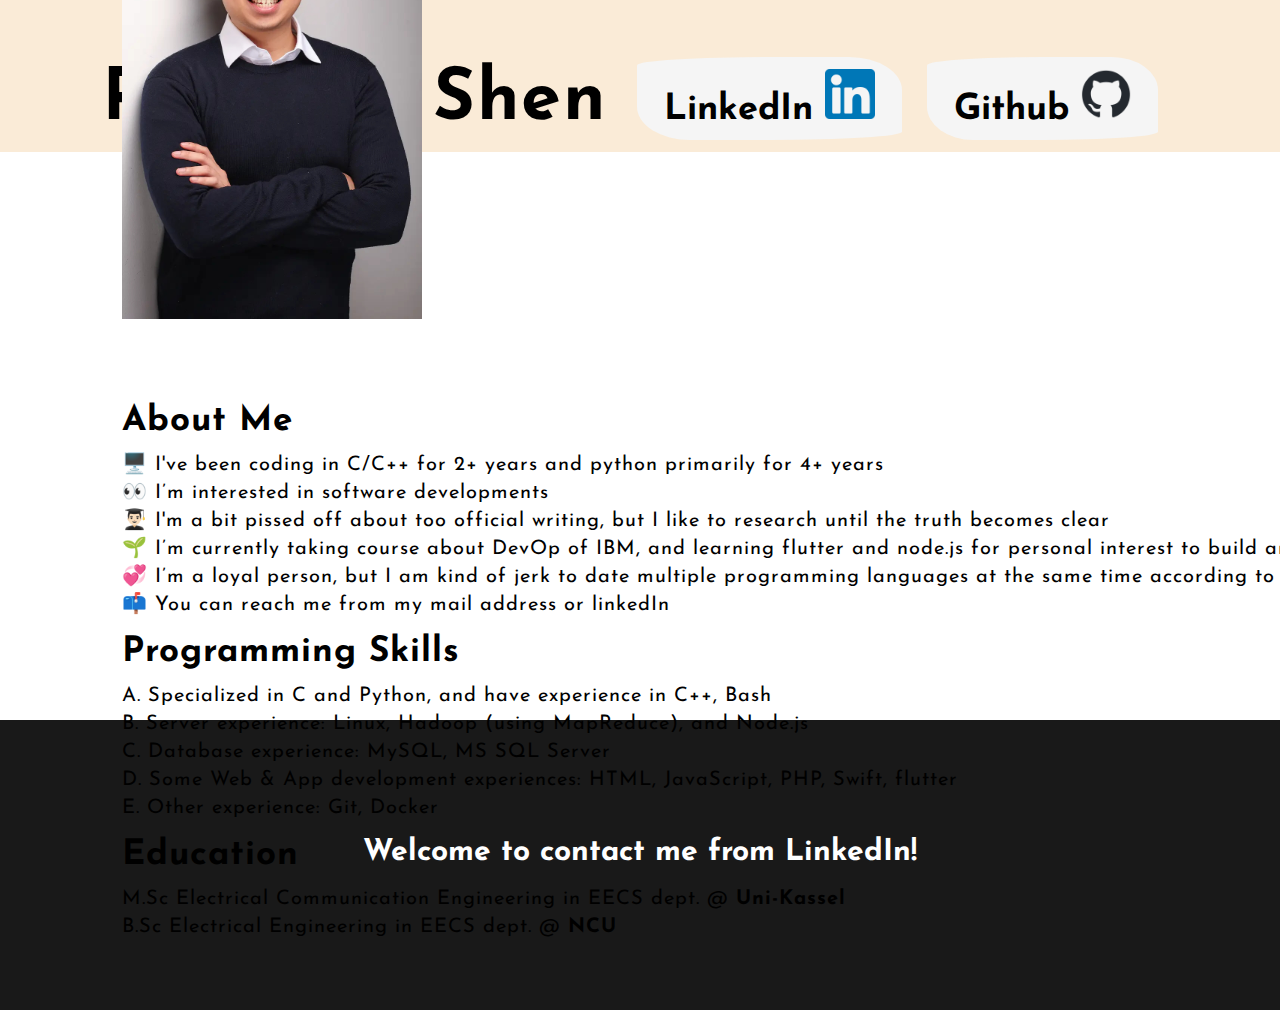
==== index.html @ b09388f9 "contact me" ====
<!doctype html>
<html lang="en">
  <head>
    <!-- Required meta tags -->
    <meta charset="utf-8">
    <meta name="viewport" content="width=device-width, initial-scale=1">
    <!-- My CSS -->
    <link rel="stylesheet" type="text/css" href="css/style.css">
    <link href="https://fonts.googleapis.com/css2?family=Josefin+Sans:ital,wght@0,100;0,200;0,300;0,400;0,500;0,600;0,700;1,100;1,200;1,300;1,400;1,500;1,600;1,700&display=swap" rel="stylesheet">

    <link rel="stylesheet" href="https://cdnjs.cloudflare.com/ajax/libs/font-awesome/5.15.3/css/all.min.css" integrity="sha512-iBBXm8fW90+nuLcSKlbmrPcLa0OT92xO1BIsZ+ywDWZCvqsWgccV3gFoRBv0z+8dLJgyAHIhR35VZc2oM/gI1w==" crossorigin="anonymous" referrerpolicy="no-referrer" />
    <!--icon for Web page-->
    <link rel="shortcut icon" href="images/favicon.ico" /> 
    <title>Home page</title>
  </head>
  <body>
     <div class="Watashi">
        <nav>
          <h2 class="Logo">Po-Heng Shen </h2>
            <ul>
              <a href="https://www.linkedin.com/in/pohengshen/" class="btn_option">LinkedIn
                <img src="images/linkedin.png" alt="LinkedIn" width="50" height="50">
              </a>
              <a href="https://github.com/Shen-po-heng" class="btn_option">Github
                <img src="images/github-mark.png" alt="Github" width="50" height="50">
              </a>  
              </ul>
        </nav>
        <section class="content">
          <div class="left"> 
            <img src="images/Me.jpg" alt="Me" width="300" height="450">
          </div> 
          <div class="about-text">
            <h2>About Me</h2>
            <p>
              🖥️ I've been coding in C/C++ for 2+ years and python primarily for 4+ years <br>
              👀 I’m interested in software developments <br>
              👨🏻‍🎓 I'm a bit pissed off about too official writing, but I like to research until the truth becomes clear  <br>
              🌱 I’m currently taking course about DevOp of IBM, and learning flutter and node.js for personal interest to build an App  <br>
              💞️ I’m a loyal person, but I am kind of jerk to date multiple programming languages at the same time according to jobs. <br>
              📫 You can reach me from my mail address or linkedIn <br> 
            </p>
            
            <h2>Programming Skills</h2>
            <p>
              A. Specialized in C and Python, and have experience in C++, Bash <br>
              B. Server experience: Linux, Hadoop (using MapReduce), and Node.js <br>    
              C. Database experience: MySQL, MS SQL Server<br>
              D. Some Web & App development experiences: HTML, JavaScript, PHP, Swift, flutter <br>
              E. Other experience: Git, Docker<br>
            </p>
            <h2>Education</h2>
            <p>  
              M.Sc Electrical Communication Engineering in EECS dept. <span>@</span> <a href="https://www.uni-kassel.de/uni/" class="school">Uni-Kassel</a><br>
              B.Sc Electrical Engineering in EECS dept. <span>@</span> <a href="https://www.ncu.edu.tw/en/index.html" class="school">NCU</a>
            </p>
            </div>
        </section>
      </div>
      <!------Contact Me------>
      <div class="contact-me">
        <p>Welcome to contact me from LinkedIn!
        </p>
      </div>
  </body>
</html>
---- css/style.css ----
*{
    padding:0;
    margin:0;
    font-family: 'Josefin Sans', sans-serif;
    box-sizing: border-box;
	
	
}
body{
	width: 100%;
    overflow-x:hidden;
	position: middle;
}
.Watashi {
	background-color: white;
    height: 80vh;
    width: 100%;
    overflow-x:hidden;
	
}
a{
	text-decoration: none
}
nav{
	background-color: antiquewhite;
    display:flex;
    align-items: center;
    justify-content:space-between;
    padding-top:45px;
    padding-left: 8%;
    padding-right: 8%
}
.Logo{
    color:Black;
    font-size: 72px;
    letter-spacing:1.5px;
}
nav ul a{
    list-style-type:none;
    display:inline-block;
    padding:10px 25px;
	font-size: 36px;
}
.btn_option{
    background-color:whitesmoke;
	color: black;
	text-decoration: none;
	border: 2px solid transparent;
	font-weight: bold;
	padding: 10px 25px;
	border-radius: 50% 20% / 10% 40%;
	margin-right: 20px;
	transition: transform .2s; 
}
.btn_option:hover{
	color: red;
	border-radius: 10% 40% / 50% 20%;
    transform: scale(1.1);
}
.btn{
	background-color:red;
	color: white;
	text-decoration: none;
	border: 2px solid transparent;
	font-weight: bold;
	padding: 10px 25px;
	border-radius: 45px;
	transition: transform .2s; 
}
.btn:hover{
	color:black;
	transform: scale(1.25);
}
.lastname{
    color:rgb(237, 248, 248);
}


.content{
    position: absolute;
	top: 45%;
	left:8%;
	transform: translateY(-50%);
    display:inline-block;;
    width: 100%;
}
section div {
    display:inline-block;
    margin:20px 20px 20px;
}

.me{
    margin: 200px 100px 20px;
}

/* Right side of body */
.about-text{
    color: black;
	letter-spacing: 1px;
	line-height: 28px;
	font-size: 20px;
	margin-top: 45px;
}
h2{
	color: black;
	font-size: 35px;
	margin-top: 20px;
	margin-bottom: 15px;
}
.school{
	color:black;
    text-decoration: none;
    font-weight: bold;
}

.contact-me{
	width: 100%;
	height: 290px;
	background: #191919;
	display: flex;
	align-items: center;
	flex-direction: column;
	justify-content: center;
}
.contact-me p{
	color: white;
	font-size: 30px;
	font-weight: bold;
	margin-bottom: 25px;
}
.contact-me .button-two{
	background-color:#f9004d;
	color: white;
	text-decoration: none;
	border: 2px solid transparent;
	font-weight: bold;
	padding: 13px 30px;
	border-radius: 30px;
	transition: .4s; 
}
.contact-me .button-two:hover{
	background-color: transparent;
	border: 2px solid #f9004d;
	cursor: pointer;
}
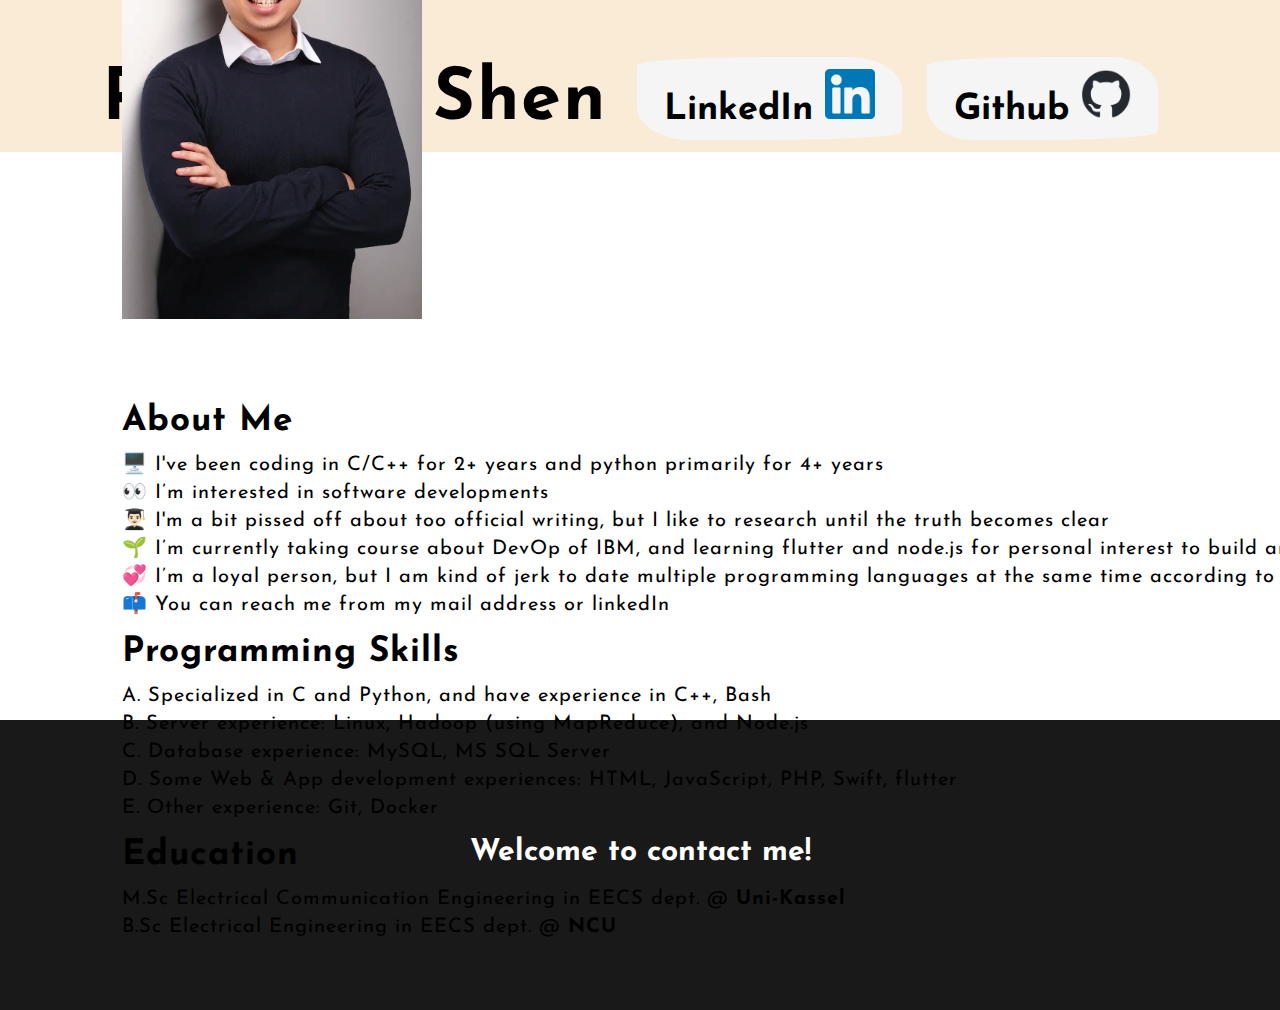
==== commit cafaddbe: "contack me" ====
--- a/index.html
+++ b/index.html
@@ -59,7 +59,7 @@
       </div>
       <!------Contact Me------>
       <div class="contact-me">
-        <p>Welcome to contact me from LinkedIn!
+        <p>Welcome to contact me! <br>
         </p>
       </div>
   </body>
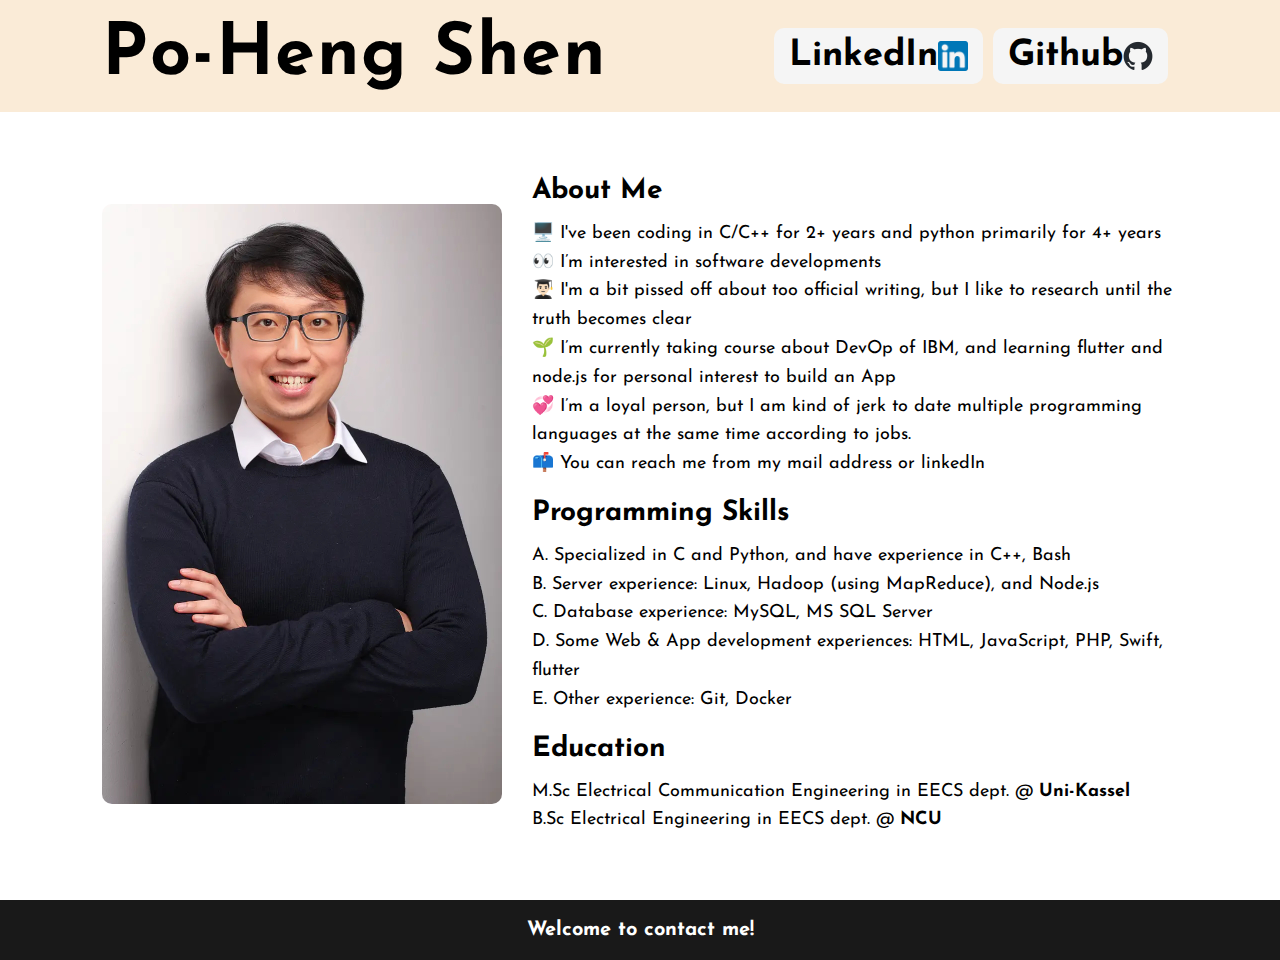
==== commit fa87101b: "make it responsive" ====
--- a/index.html
+++ b/index.html
@@ -1,66 +1,65 @@
 <!doctype html>
 <html lang="en">
-  <head>
+<head>
     <!-- Required meta tags -->
     <meta charset="utf-8">
     <meta name="viewport" content="width=device-width, initial-scale=1">
+
     <!-- My CSS -->
     <link rel="stylesheet" type="text/css" href="css/style.css">
-    <link href="https://fonts.googleapis.com/css2?family=Josefin+Sans:ital,wght@0,100;0,200;0,300;0,400;0,500;0,600;0,700;1,100;1,200;1,300;1,400;1,500;1,600;1,700&display=swap" rel="stylesheet">
+    <link href="https://fonts.googleapis.com/css2?family=Josefin+Sans:ital,wght@0,100;0,200;0,300;0,400;0,500;0,600;0,700&display=swap" rel="stylesheet">
+    <link rel="stylesheet" href="https://cdnjs.cloudflare.com/ajax/libs/font-awesome/5.15.3/css/all.min.css" integrity="sha512-iBBXm8fW90+nuLcSKlbmrPcLa0OT92xO1BIsZ+ywDWZCvqsWgccV3gFoRBv0z+8dLJgyAHIhR35VZc2oM/gI1w==" crossorigin="anonymous" referrerpolicy="no-referrer" />
 
-    <link rel="stylesheet" href="https://cdnjs.cloudflare.com/ajax/libs/font-awesome/5.15.3/css/all.min.css" integrity="sha512-iBBXm8fW90+nuLcSKlbmrPcLa0OT92xO1BIsZ+ywDWZCvqsWgccV3gFoRBv0z+8dLJgyAHIhR35VZc2oM/gI1w==" crossorigin="anonymous" referrerpolicy="no-referrer" />
-    <!--icon for Web page-->
-    <link rel="shortcut icon" href="images/favicon.ico" /> 
+    <!-- Icon for Web page -->
+    <link rel="shortcut icon" href="images/favicon.ico" />
     <title>Home page</title>
-  </head>
-  <body>
-     <div class="Watashi">
+</head>
+<body>
+    <div class="Watashi">
         <nav>
-          <h2 class="Logo">Po-Heng Shen </h2>
+            <h2 class="Logo">Po-Heng Shen</h2>
             <ul>
-              <a href="https://www.linkedin.com/in/pohengshen/" class="btn_option">LinkedIn
-                <img src="images/linkedin.png" alt="LinkedIn" width="50" height="50">
-              </a>
-              <a href="https://github.com/Shen-po-heng" class="btn_option">Github
-                <img src="images/github-mark.png" alt="Github" width="50" height="50">
-              </a>  
-              </ul>
+                <a href="https://www.linkedin.com/in/pohengshen/" class="btn_option">LinkedIn
+                    <img src="images/linkedin.png" alt="LinkedIn" width="30" height="30">
+                </a>
+                <a href="https://github.com/Shen-po-heng" class="btn_option">Github
+                    <img src="images/github-mark.png" alt="Github" width="30" height="30">
+                </a>
+            </ul>
         </nav>
         <section class="content">
-          <div class="left"> 
-            <img src="images/Me.jpg" alt="Me" width="300" height="450">
-          </div> 
-          <div class="about-text">
-            <h2>About Me</h2>
-            <p>
-              🖥️ I've been coding in C/C++ for 2+ years and python primarily for 4+ years <br>
-              👀 I’m interested in software developments <br>
-              👨🏻‍🎓 I'm a bit pissed off about too official writing, but I like to research until the truth becomes clear  <br>
-              🌱 I’m currently taking course about DevOp of IBM, and learning flutter and node.js for personal interest to build an App  <br>
-              💞️ I’m a loyal person, but I am kind of jerk to date multiple programming languages at the same time according to jobs. <br>
-              📫 You can reach me from my mail address or linkedIn <br> 
-            </p>
-            
-            <h2>Programming Skills</h2>
-            <p>
-              A. Specialized in C and Python, and have experience in C++, Bash <br>
-              B. Server experience: Linux, Hadoop (using MapReduce), and Node.js <br>    
-              C. Database experience: MySQL, MS SQL Server<br>
-              D. Some Web & App development experiences: HTML, JavaScript, PHP, Swift, flutter <br>
-              E. Other experience: Git, Docker<br>
-            </p>
-            <h2>Education</h2>
-            <p>  
-              M.Sc Electrical Communication Engineering in EECS dept. <span>@</span> <a href="https://www.uni-kassel.de/uni/" class="school">Uni-Kassel</a><br>
-              B.Sc Electrical Engineering in EECS dept. <span>@</span> <a href="https://www.ncu.edu.tw/en/index.html" class="school">NCU</a>
-            </p>
+            <div class="left">
+                <img src="images/Me.jpg" alt="Me" width="400" height="600">
+            </div>
+            <div class="about-text">
+                <h2>About Me</h2>
+                <p>
+                    🖥️ I've been coding in C/C++ for 2+ years and python primarily for 4+ years<br>
+                    👀 I’m interested in software developments<br>
+                    👨🏻‍🎓 I'm a bit pissed off about too official writing, but I like to research until the truth becomes clear<br>
+                    🌱 I’m currently taking course about DevOp of IBM, and learning flutter and node.js for personal interest to build an App<br>
+                    💞️ I’m a loyal person, but I am kind of jerk to date multiple programming languages at the same time according to jobs.<br>
+                    📫 You can reach me from my mail address or linkedIn<br>
+                </p>
+                <h2>Programming Skills</h2>
+                <p>
+                    A. Specialized in C and Python, and have experience in C++, Bash<br>
+                    B. Server experience: Linux, Hadoop (using MapReduce), and Node.js<br>    
+                    C. Database experience: MySQL, MS SQL Server<br>
+                    D. Some Web & App development experiences: HTML, JavaScript, PHP, Swift, flutter<br>
+                    E. Other experience: Git, Docker<br>
+                </p>
+                <h2>Education</h2>
+                <p>  
+                    M.Sc Electrical Communication Engineering in EECS dept. <span>@</span> <a href="https://www.uni-kassel.de/uni/" class="school">Uni-Kassel</a><br>
+                    B.Sc Electrical Engineering in EECS dept. <span>@</span> <a href="https://www.ncu.edu.tw/en/index.html" class="school">NCU</a>
+                </p>
             </div>
         </section>
-      </div>
-      <!------Contact Me------>
-      <div class="contact-me">
-        <p>Welcome to contact me! <br>
-        </p>
-      </div>
-  </body>
-</html>+    </div>
+    <!------Contact Me------>
+    <div class="contact-me">
+        <p>Welcome to contact me!<br></p>
+    </div>
+</body>
+</html>
--- a/css/style.css
+++ b/css/style.css
@@ -1,145 +1,165 @@
-*{
-    padding:0;
-    margin:0;
+/* CSS Reset */
+* {
+    padding: 0;
+    margin: 0;
+    box-sizing: border-box;
     font-family: 'Josefin Sans', sans-serif;
-    box-sizing: border-box;
-	
-	
 }
-body{
-	width: 100%;
-    overflow-x:hidden;
-	position: middle;
+
+body {
+    width: 100%;
+    overflow-x: hidden;
 }
+
 .Watashi {
-	background-color: white;
-    height: 80vh;
-    width: 100%;
-    overflow-x:hidden;
-	
+    background-color: white;
+    height: 100vh;
+    display: flex;
+    flex-direction: column;
 }
-a{
-	text-decoration: none
+
+nav {
+    background-color: antiquewhite;
+    display: flex;
+    align-items: center;
+    justify-content: space-between;
+    padding: 20px 8%;
 }
-nav{
-	background-color: antiquewhite;
-    display:flex;
+
+.Logo {
+    color: black;
+    font-size: 72px;
+    letter-spacing: 1.5px;
+}
+
+nav ul {
+    display: flex;
+    list-style: none;
+}
+
+nav ul a {
+    display: flex;
     align-items: center;
-    justify-content:space-between;
-    padding-top:45px;
-    padding-left: 8%;
-    padding-right: 8%
+    padding: 10px 15px;
+    font-size: 36px;
+    color: black;
+    text-decoration: none;
 }
-.Logo{
-    color:Black;
-    font-size: 72px;
-    letter-spacing:1.5px;
+
+.btn_option {
+    background-color: whitesmoke;
+    color: black;
+    font-weight: bold;
+    padding: 10px 15px;
+    border-radius: 10px;
+    margin-right: 10px;
+    transition: transform .2s;
 }
-nav ul a{
-    list-style-type:none;
-    display:inline-block;
-    padding:10px 25px;
-	font-size: 36px;
-}
-.btn_option{
-    background-color:whitesmoke;
-	color: black;
-	text-decoration: none;
-	border: 2px solid transparent;
-	font-weight: bold;
-	padding: 10px 25px;
-	border-radius: 50% 20% / 10% 40%;
-	margin-right: 20px;
-	transition: transform .2s; 
-}
-.btn_option:hover{
-	color: red;
-	border-radius: 10% 40% / 50% 20%;
+
+.btn_option:hover {
+    color: red;
     transform: scale(1.1);
 }
-.btn{
-	background-color:red;
-	color: white;
-	text-decoration: none;
-	border: 2px solid transparent;
-	font-weight: bold;
-	padding: 10px 25px;
-	border-radius: 45px;
-	transition: transform .2s; 
-}
-.btn:hover{
-	color:black;
-	transform: scale(1.25);
-}
-.lastname{
-    color:rgb(237, 248, 248);
+
+.content {
+    display: flex;
+    flex: 1;
+    padding: 20px 8%;
+    align-items: center;
+    justify-content: space-between;
 }
 
-
-.content{
-    position: absolute;
-	top: 45%;
-	left:8%;
-	transform: translateY(-50%);
-    display:inline-block;;
-    width: 100%;
-}
-section div {
-    display:inline-block;
-    margin:20px 20px 20px;
+.content img {
+    max-width: 100%;
+    height: auto;
+    border-radius: 10px;
 }
 
-.me{
-    margin: 200px 100px 20px;
+.about-text {
+    max-width: 60%;
 }
 
-/* Right side of body */
-.about-text{
+.about-text h2 {
     color: black;
-	letter-spacing: 1px;
-	line-height: 28px;
-	font-size: 20px;
-	margin-top: 45px;
+    font-size: 28px;
+    margin-top: 20px;
+    margin-bottom: 15px;
 }
-h2{
-	color: black;
-	font-size: 35px;
-	margin-top: 20px;
-	margin-bottom: 15px;
+
+.about-text p {
+    font-size: 18px;
+    line-height: 1.6;
+    margin-bottom: 20px;
 }
-.school{
-	color:black;
+
+.school {
+    color: black;
     text-decoration: none;
     font-weight: bold;
 }
 
-.contact-me{
-	width: 100%;
-	height: 290px;
-	background: #191919;
-	display: flex;
-	align-items: center;
-	flex-direction: column;
-	justify-content: center;
+.contact-me {
+    width: 100%;
+    background: #191919;
+    color: white;
+    text-align: center;
+    padding: 20px 0;
 }
-.contact-me p{
-	color: white;
-	font-size: 30px;
-	font-weight: bold;
-	margin-bottom: 25px;
+
+.contact-me p {
+    font-size: 20px;
+    font-weight: bold;
 }
-.contact-me .button-two{
-	background-color:#f9004d;
-	color: white;
-	text-decoration: none;
-	border: 2px solid transparent;
-	font-weight: bold;
-	padding: 13px 30px;
-	border-radius: 30px;
-	transition: .4s; 
+
+.contact-me .button-two {
+    background-color: #f9004d;
+    color: white;
+    text-decoration: none;
+    padding: 10px 20px;
+    border-radius: 30px;
+    transition: .4s;
 }
-.contact-me .button-two:hover{
-	background-color: transparent;
-	border: 2px solid #f9004d;
-	cursor: pointer;
-}+
+.contact-me .button-two:hover {
+    background-color: transparent;
+    border: 2px solid #f9004d;
+    cursor: pointer;
+}
+
+@media (max-width: 768px) {
+    nav ul a {
+        font-size: 16px;
+        padding: 8px 12px;
+    }
+
+    .Logo {
+        font-size: 28px;
+    }
+
+    .content {
+        flex-direction: column;
+        align-items: center;
+    }
+
+    .about-text {
+        max-width: 100%;
+    }
+}
+
+@media (max-width: 480px) {
+    .Logo {
+        font-size: 24px;
+    }
+
+    .content {
+        padding: 10px 5%;
+    }
+
+    .about-text p {
+        font-size: 16px;
+    }
+
+    nav ul {
+        display: none;
+    }
+}
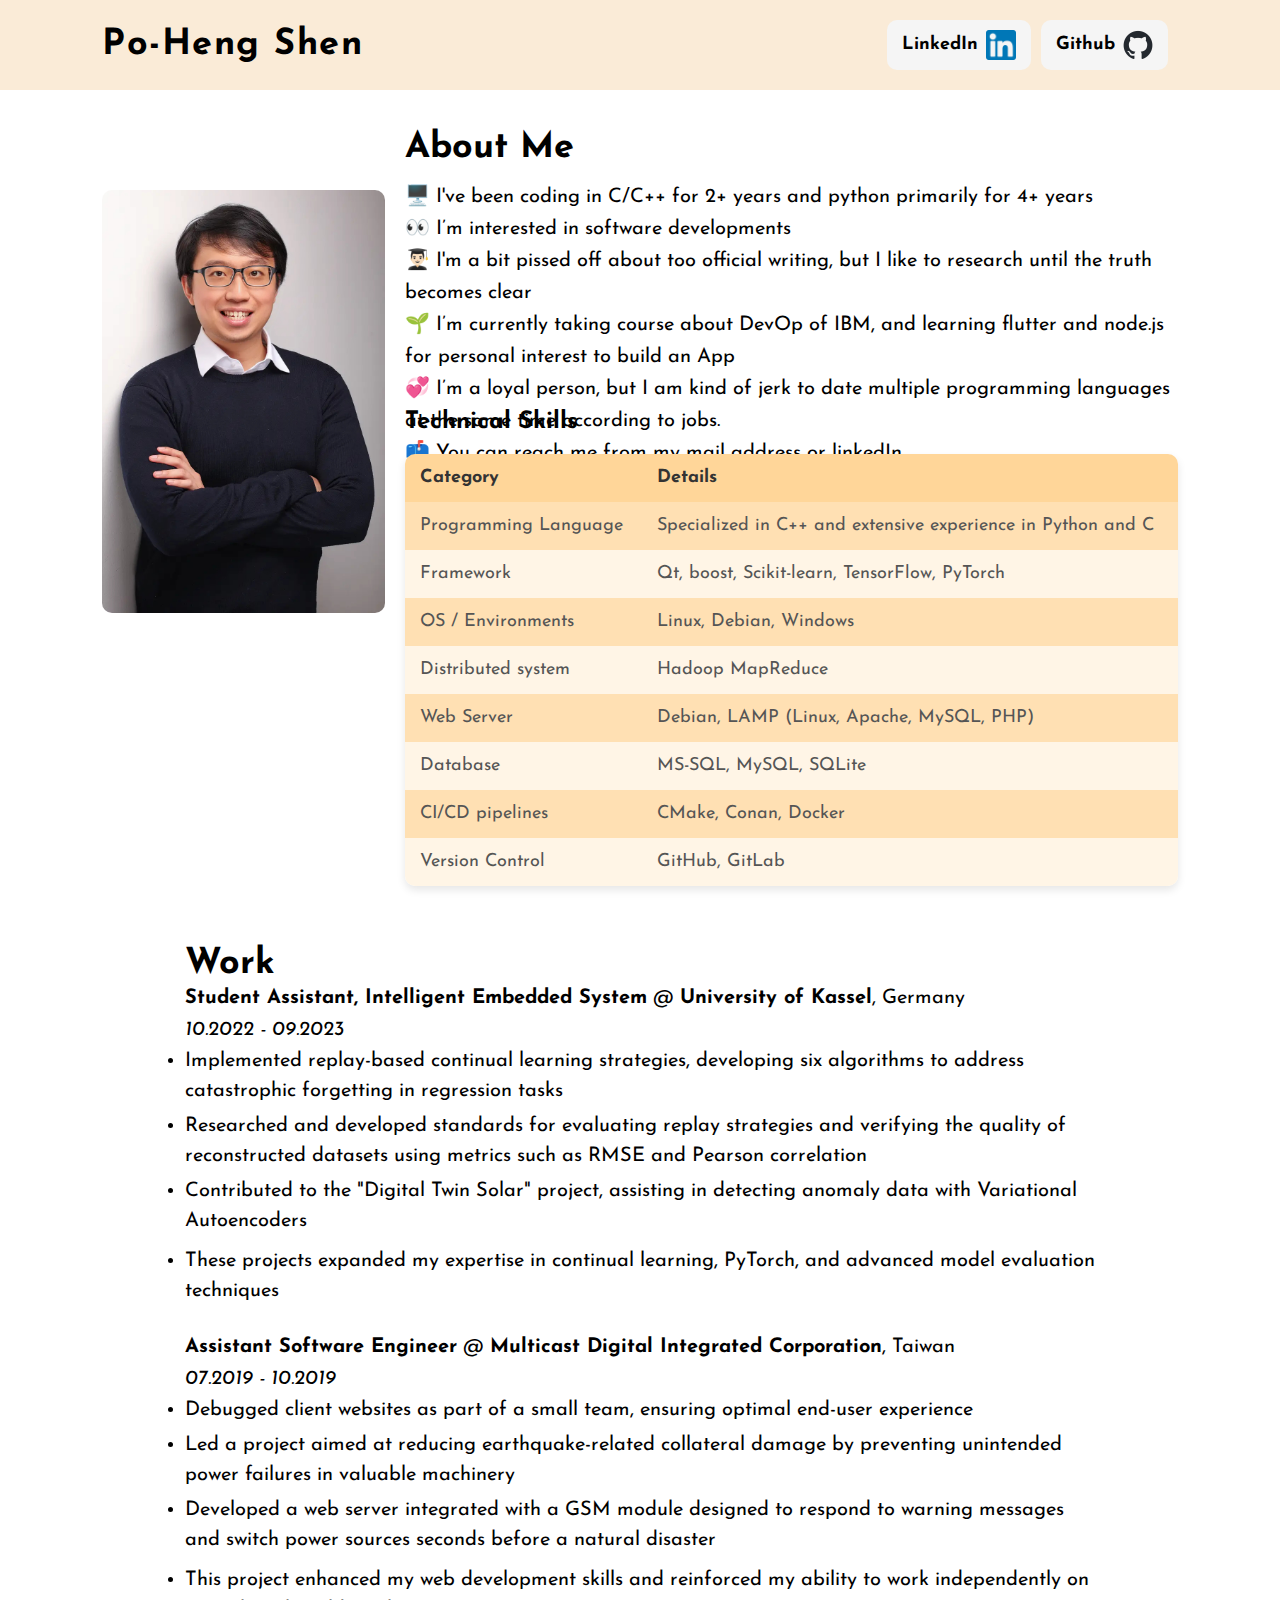
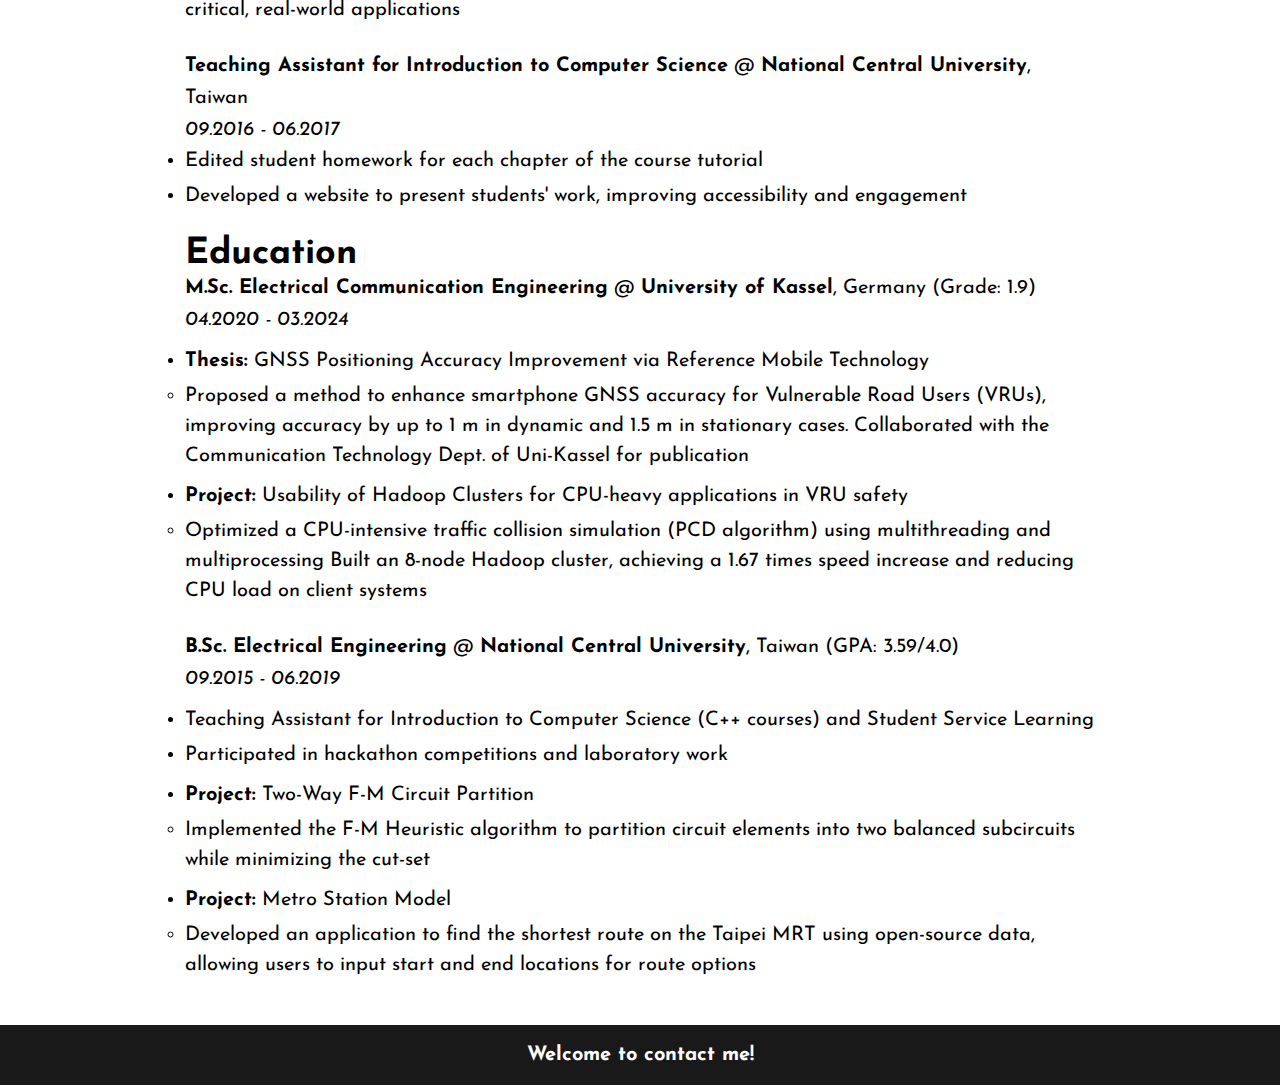
==== commit 4c4c6999: "Update website" ====
--- a/index.html
+++ b/index.html
@@ -31,31 +31,150 @@
             <div class="left">
                 <img src="images/Me.jpg" alt="Me" width="400" height="600">
             </div>
-            <div class="about-text">
-                <h2>About Me</h2>
-                <p>
-                    🖥️ I've been coding in C/C++ for 2+ years and python primarily for 4+ years<br>
-                    👀 I’m interested in software developments<br>
-                    👨🏻‍🎓 I'm a bit pissed off about too official writing, but I like to research until the truth becomes clear<br>
-                    🌱 I’m currently taking course about DevOp of IBM, and learning flutter and node.js for personal interest to build an App<br>
-                    💞️ I’m a loyal person, but I am kind of jerk to date multiple programming languages at the same time according to jobs.<br>
-                    📫 You can reach me from my mail address or linkedIn<br>
-                </p>
-                <h2>Programming Skills</h2>
-                <p>
-                    A. Specialized in C and Python, and have experience in C++, Bash<br>
-                    B. Server experience: Linux, Hadoop (using MapReduce), and Node.js<br>    
-                    C. Database experience: MySQL, MS SQL Server<br>
-                    D. Some Web & App development experiences: HTML, JavaScript, PHP, Swift, flutter<br>
-                    E. Other experience: Git, Docker<br>
-                </p>
-                <h2>Education</h2>
-                <p>  
-                    M.Sc Electrical Communication Engineering in EECS dept. <span>@</span> <a href="https://www.uni-kassel.de/uni/" class="school">Uni-Kassel</a><br>
-                    B.Sc Electrical Engineering in EECS dept. <span>@</span> <a href="https://www.ncu.edu.tw/en/index.html" class="school">NCU</a>
-                </p>
+            <div class="right">
+                <div class="about-text">
+                    <h2>About Me</h2>
+                    <p>
+                        🖥️ I've been coding in C/C++ for 2+ years and python primarily for 4+ years<br>
+                        👀 I’m interested in software developments<br>
+                        👨🏻‍🎓 I'm a bit pissed off about too official writing, but I like to research until the truth becomes clear<br>
+                        🌱 I’m currently taking course about DevOp of IBM, and learning flutter and node.js for personal interest to build an App<br>
+                        💞️ I’m a loyal person, but I am kind of jerk to date multiple programming languages at the same time according to jobs.<br>
+                        📫 You can reach me from my mail address or linkedIn<br>
+                    </p>
+                </div>
+                <div class="technical-skills">
+                    <h2>Technical Skills</h2>
+                        <table>
+                            <tr>
+                                <th>Category</th>
+                                <th>Details</th>
+                            </tr>
+                            <tr>
+                                <td>Programming Language</td>
+                                <td>Specialized in C++ and extensive experience in Python and C</td>
+                            </tr>
+                            <tr>
+                                <td>Framework</td>
+                                <td>Qt, boost, Scikit-learn, TensorFlow, PyTorch</td>
+                            </tr>
+                            <tr>
+                                <td>OS / Environments</td>
+                                <td>Linux, Debian, Windows</td>
+                            </tr>
+                            <tr>
+                                <td>Distributed system</td>
+                                <td>Hadoop MapReduce</td>
+                            </tr>
+                            <tr>
+                                <td>Web Server</td>
+                                <td>Debian, LAMP (Linux, Apache, MySQL, PHP)</td>
+                            </tr>
+                            <tr>
+                                <td>Database</td>
+                                <td>MS-SQL, MySQL, SQLite</td>
+                            </tr>
+                            <tr>
+                                <td>CI/CD pipelines</td>
+                                <td>CMake, Conan, Docker</td>
+                            </tr>
+                            <tr>
+                                <td>Version Control</td>
+                                <td>GitHub, GitLab</td>
+                            </tr>
+                        </table>
+                </div>    
             </div>
         </section>
+        <div class="center-container">
+            <h2>Work</h2>
+            <p>
+                <strong>Student Assistant, Intelligent Embedded System</strong> <span>@</span> 
+                <a href="https://www.uni-kassel.de/uni/" class="school">University of Kassel</a>, Germany<br>
+                <em>10.2022 - 09.2023</em>
+            </p>
+            <div style="margin-top: -10px;">
+                <ul style="margin-bottom: 25px;">
+                    <li style="margin-top: 10px;">Implemented replay-based continual learning strategies, developing six algorithms to address catastrophic forgetting in regression tasks</li>
+                    <li style="margin-top: 5px;">Researched and developed standards for evaluating replay strategies and verifying the quality of reconstructed datasets using metrics such as RMSE and Pearson correlation</li>
+                    <li style="margin-top: 5px;">Contributed to the "Digital Twin Solar" project, assisting in detecting anomaly data with Variational Autoencoders</li>
+                    <li style="margin-top: 10px;">These projects expanded my expertise in continual learning, PyTorch, and advanced model evaluation techniques</li>
+                </ul>
+            </div>
+
+            <p>
+                <strong>Assistant Software Engineer</strong> <span>@</span> 
+                <a href="http://www.multicast.com.tw/" class="school">Multicast Digital Integrated Corporation</a>, Taiwan<br>
+                <em>07.2019 - 10.2019</em>
+            </p>
+            <div style="margin-top: -10px;">
+                <ul style="margin-bottom: 25px;">
+                    <li style="margin-top: 10px;">Debugged client websites as part of a small team, ensuring optimal end-user experience</li>
+                    <li style="margin-top: 5px;">Led a project aimed at reducing earthquake-related collateral damage by preventing unintended power failures in valuable machinery</li>
+                    <li style="margin-top: 5px;">Developed a web server integrated with a GSM module designed to respond to warning messages and switch power sources seconds before a natural disaster</li>
+                    <li style="margin-top: 10px;">This project enhanced my web development skills and reinforced my ability to work independently on critical, real-world applications</li>
+                </ul>
+            </div>
+
+            <p>
+                <strong>Teaching Assistant for Introduction to Computer Science</strong> <span>@</span> 
+                <a href="https://www.ncu.edu.tw/en/index.html" class="school">National Central University</a>, Taiwan<br>
+                <em>09.2016 - 06.2017</em>
+            </p>
+            <div style="margin-top: -10px;">
+                <ul style="margin-bottom: 25px;">
+                    <li style="margin-top: 10px;">Edited student homework for each chapter of the course tutorial</li>
+                    <li style="margin-top: 5px;">Developed a website to present students' work, improving accessibility and engagement</li>
+                </ul>
+            </div>
+            <h2>Education</h2>
+                <p>
+                    <strong>M.Sc. Electrical Communication Engineering</strong> <span>@</span> 
+                    <a href="https://www.uni-kassel.de/uni/" class="school">University of Kassel</a>, Germany (Grade: 1.9)<br>
+                    <em>04.2020 - 03.2024</em>
+                </p>
+                <div style="margin-top: 10px;">
+                    <ul style="margin-bottom: 25px;">
+                        <li style="margin-top: 10px;"><strong>Thesis:</strong> GNSS Positioning Accuracy Improvement via Reference Mobile Technology
+                            <ul style="margin-top: 5px;">
+                                <li >Proposed a method to enhance smartphone GNSS accuracy for Vulnerable Road Users (VRUs), 
+                                    improving accuracy by up to 1 m in dynamic and 1.5 m in stationary cases.
+                                    Collaborated with the Communication Technology Dept. of Uni-Kassel for publication</li>
+                            </ul>
+                        </li>
+                        <li style="margin-top: 10px;"><strong>Project:</strong> Usability of Hadoop Clusters for CPU-heavy applications in VRU safety
+                            <ul style="margin-top: 5px;">
+                                <li>Optimized a CPU-intensive traffic collision simulation (PCD algorithm) using multithreading and multiprocessing
+                                    Built an 8-node Hadoop cluster, achieving a 1.67 times speed increase and reducing CPU load on client systems</li>
+                            </ul>
+                        </li>
+                    </ul>
+                </div>
+
+                <p>
+                    <strong>B.Sc. Electrical Engineering</strong> <span>@</span> 
+                    <a href="https://www.ncu.edu.tw/en/index.html" class="school">National Central University</a>, Taiwan (GPA: 3.59/4.0)<br>
+                    <em>09.2015 - 06.2019</em>
+                </p>
+                <div style="margin-top: 10px;">
+                    <ul style="margin-bottom: 25px;">
+                        <li>Teaching Assistant for Introduction to Computer Science (C++ courses) and Student Service Learning</li>
+                        <li style="margin-top: 5px;">Participated in hackathon competitions and laboratory work</li>
+                        <li style="margin-top: 10px;"><strong>Project:</strong> Two-Way F-M Circuit Partition
+                            <ul style="margin-top: 5px;">
+                                <li>Implemented the F-M Heuristic algorithm to partition circuit elements into two balanced subcircuits while minimizing the cut-set</li>
+                            </ul>
+                        </li>
+                        <li style="margin-top: 10px;"><strong>Project:</strong> Metro Station Model
+                            <ul style="margin-top: 5px;">
+                                <li>Developed an application to find the shortest route on the Taipei MRT using open-source data, allowing users to input start and end locations for route options</li>
+                            </ul>
+                        </li>
+                    </ul>
+                </div>
+
+        </div>
+        
     </div>
     <!------Contact Me------>
     <div class="contact-me">
--- a/css/style.css
+++ b/css/style.css
@@ -13,9 +13,10 @@
 
 .Watashi {
     background-color: white;
-    height: 100vh;
+    min-height: 100vh;
     display: flex;
     flex-direction: column;
+    justify-content: space-between;
 }
 
 nav {
@@ -24,26 +25,65 @@
     align-items: center;
     justify-content: space-between;
     padding: 20px 8%;
+    flex-wrap: wrap;
 }
 
 .Logo {
     color: black;
-    font-size: 72px;
+    font-size: 36px;
     letter-spacing: 1.5px;
+    flex: 1;
 }
 
 nav ul {
     display: flex;
     list-style: none;
+    flex: 2;
+    justify-content: flex-end;
+    flex-wrap: wrap;
 }
 
 nav ul a {
     display: flex;
     align-items: center;
     padding: 10px 15px;
-    font-size: 36px;
+    font-size: 18px;
     color: black;
     text-decoration: none;
+}
+
+table {
+    width: 100%;
+    border-collapse: collapse;
+    margin: 20px 0;
+    font-family: Arial, sans-serif;
+    font-size: 18px;
+}
+th, td {
+    padding: 15px;
+    text-align: left;
+    font-size: 18px;
+}
+th {
+    background-color: #ffd699;
+    font-size: 18px;
+    color: #333;
+}
+td {
+    background-color: #fff5e6;
+    color: #555;
+}
+tr:nth-child(even) td {
+    background-color: #ffe0b3;
+}
+table {
+    box-shadow: 0 4px 8px rgba(0, 0, 0, 0.1);
+    border-radius: 10px;
+    overflow: hidden;
+}
+h1 {
+    font-family: 'Segoe UI', sans-serif;
+    color: #e68a00;
 }
 
 .btn_option {
@@ -54,6 +94,10 @@
     border-radius: 10px;
     margin-right: 10px;
     transition: transform .2s;
+}
+
+.btn_option img {
+    margin-left: 8px;
 }
 
 .btn_option:hover {
@@ -63,31 +107,46 @@
 
 .content {
     display: flex;
-    flex: 1;
     padding: 20px 8%;
-    align-items: center;
     justify-content: space-between;
+    align-items: flex-start;
+    gap: 20px; /* Adds space between the image and text */
 }
 
 .content img {
     max-width: 100%;
     height: auto;
     border-radius: 10px;
-}
-
+    flex: 1 1 300px;
+}
+
+.left img {
+    margin-top: 80px;
+    border-radius: 10px;
+    flex-shrink: 0; /* Prevents the image from shrinking */
+}
+.right {
+    display: flex;
+    flex-direction: column;
+    justify-content: flex-start;
+}
+.technical-skills {
+    margin-top: -200px; /* Adds space between About Me and Technical Skills */
+}
 .about-text {
-    max-width: 60%;
+    max-width: 100%;
+    flex: 2 1 500px;
 }
 
 .about-text h2 {
     color: black;
-    font-size: 28px;
+    font-size: 36px;
     margin-top: 20px;
     margin-bottom: 15px;
 }
 
 .about-text p {
-    font-size: 18px;
+    font-size: 20px;
     line-height: 1.6;
     margin-bottom: 20px;
 }
@@ -98,6 +157,23 @@
     font-weight: bold;
 }
 
+.center-container {
+    max-width: 950px; /* Adjust width as needed */
+    margin: 0 auto; /* Center the container */
+    padding: 20px; /* Add some padding */
+}
+.center-container h2{
+    font-size: 36px;
+}
+.center-container p {
+    font-size: 20px; /* Increase the font size for paragraphs */
+    line-height: 1.6; /* Adjust line height for better readability */
+}
+
+.center-container li {
+    font-size: 20px; /* Increase the font size for list items */
+    line-height: 1.5; /* Adjust line height for better readability */
+}
 .contact-me {
     width: 100%;
     background: #191919;
@@ -143,6 +219,7 @@
 
     .about-text {
         max-width: 100%;
+        text-align: center;
     }
 }
 
@@ -160,6 +237,16 @@
     }
 
     nav ul {
-        display: none;
-    }
-}
+        justify-content: center;
+    }
+}
+@media (max-width: 768px) {
+    .content {
+        flex-direction: column;
+        align-items: center;
+    }
+    .right {
+        max-width: 100%;
+        text-align: center;
+    }
+}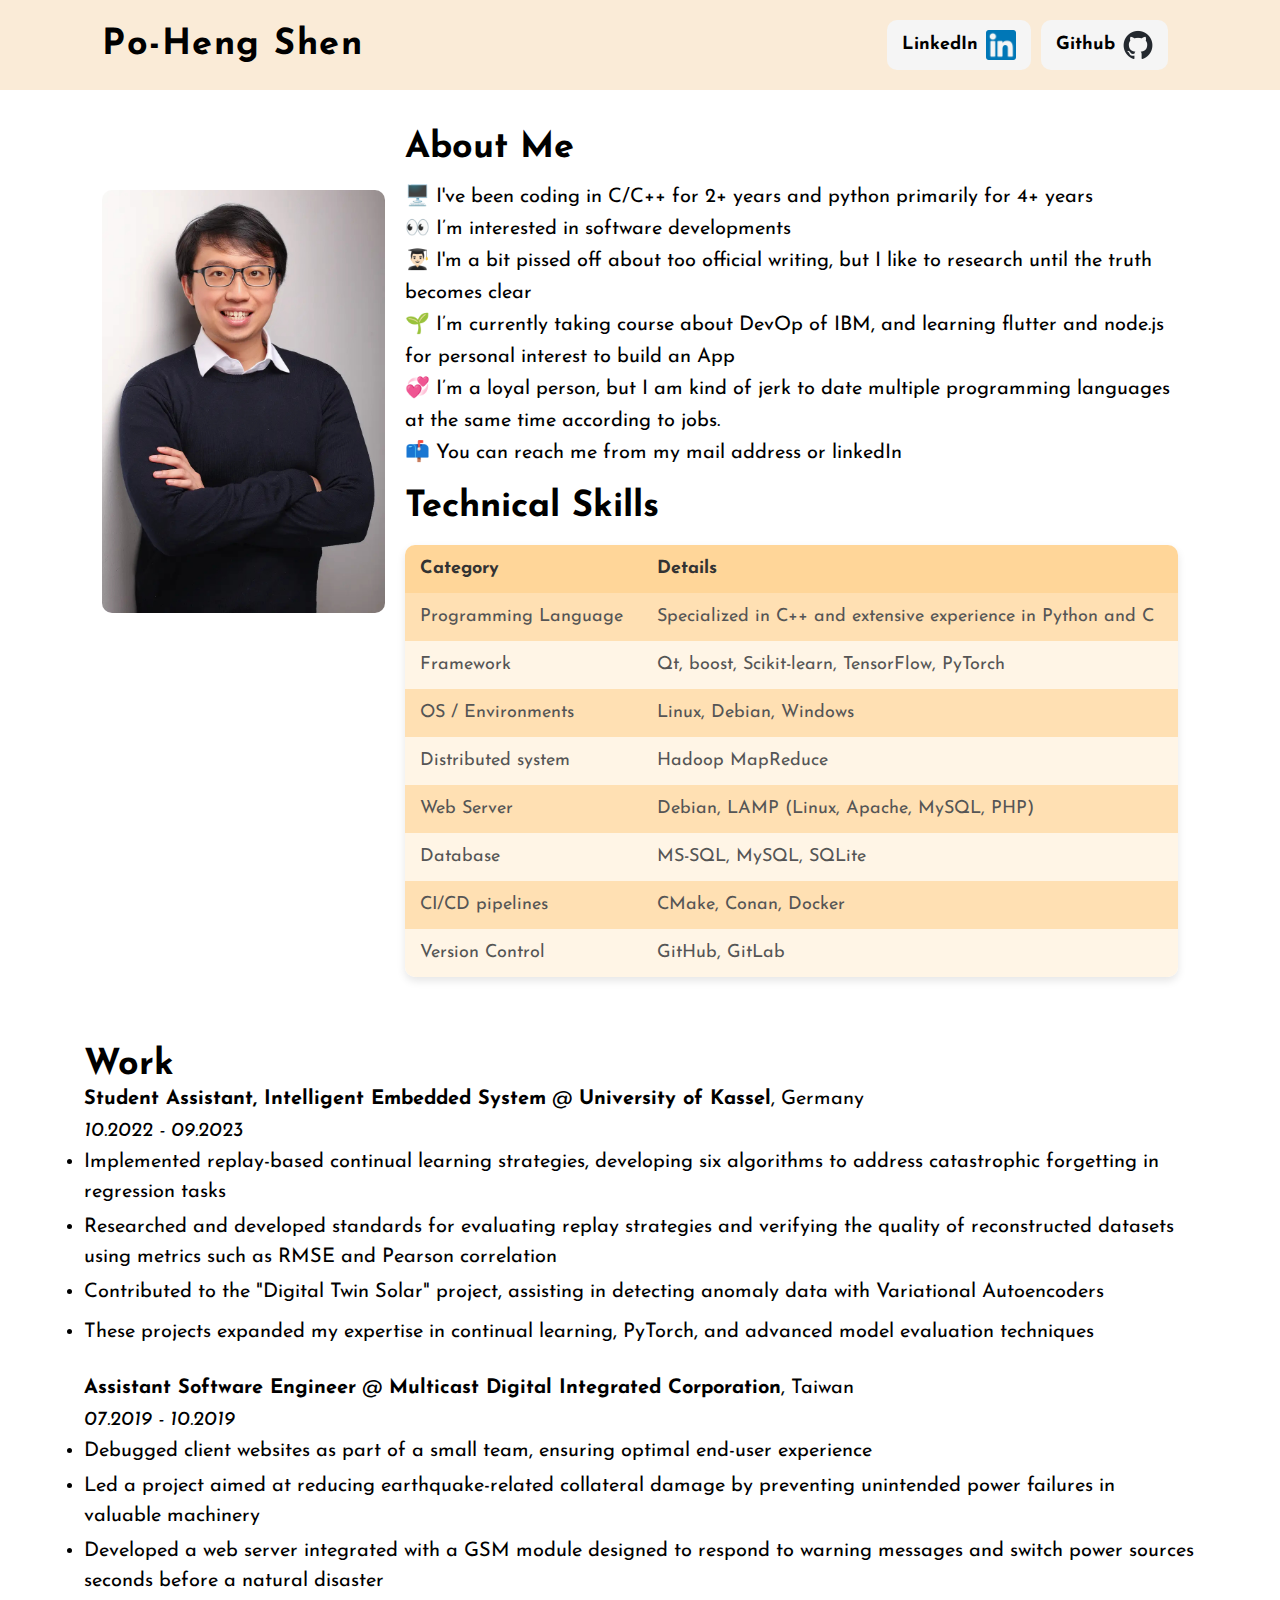
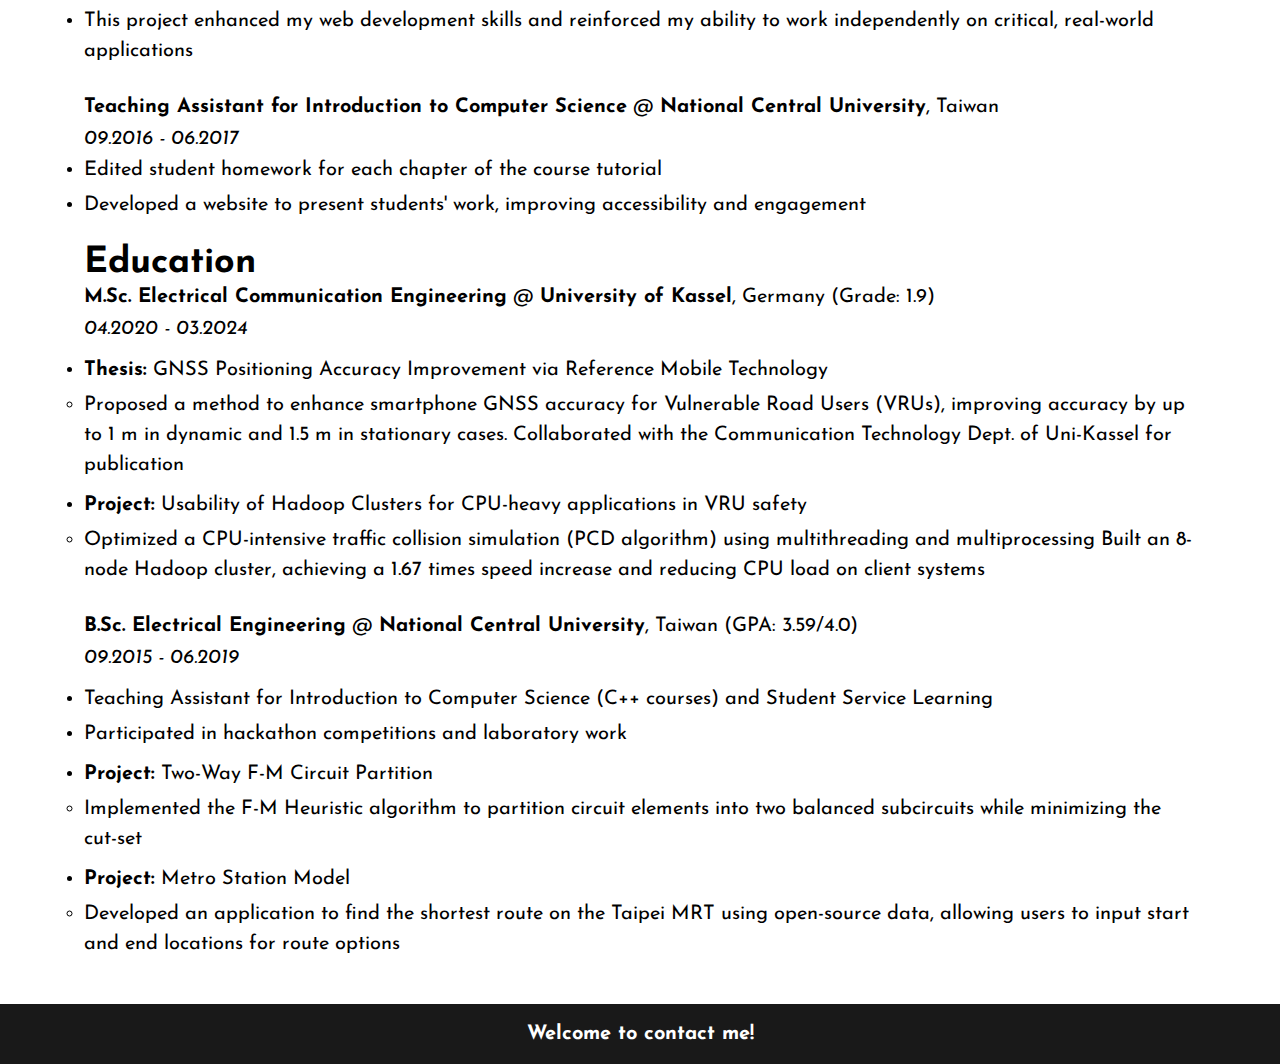
==== commit 40252f89: "Update the margin of content, and solve overlap between aboutme and table" ====
--- a/index.html
+++ b/index.html
@@ -6,7 +6,7 @@
     <meta name="viewport" content="width=device-width, initial-scale=1">
 
     <!-- My CSS -->
-    <link rel="stylesheet" type="text/css" href="css/style.css">
+    <link rel="stylesheet" href="css/style.css">
     <link href="https://fonts.googleapis.com/css2?family=Josefin+Sans:ital,wght@0,100;0,200;0,300;0,400;0,500;0,600;0,700&display=swap" rel="stylesheet">
     <link rel="stylesheet" href="https://cdnjs.cloudflare.com/ajax/libs/font-awesome/5.15.3/css/all.min.css" integrity="sha512-iBBXm8fW90+nuLcSKlbmrPcLa0OT92xO1BIsZ+ywDWZCvqsWgccV3gFoRBv0z+8dLJgyAHIhR35VZc2oM/gI1w==" crossorigin="anonymous" referrerpolicy="no-referrer" />
 
@@ -42,8 +42,6 @@
                         💞️ I’m a loyal person, but I am kind of jerk to date multiple programming languages at the same time according to jobs.<br>
                         📫 You can reach me from my mail address or linkedIn<br>
                     </p>
-                </div>
-                <div class="technical-skills">
                     <h2>Technical Skills</h2>
                         <table>
                             <tr>
--- a/css/style.css
+++ b/css/style.css
@@ -131,11 +131,12 @@
     justify-content: flex-start;
 }
 .technical-skills {
-    margin-top: -200px; /* Adds space between About Me and Technical Skills */
+    margin-top: 0px; /* Adds space between About Me and Technical Skills */
 }
 .about-text {
     max-width: 100%;
     flex: 2 1 500px;
+    margin-bottom: 10px;
 }
 
 .about-text h2 {
@@ -148,7 +149,7 @@
 .about-text p {
     font-size: 20px;
     line-height: 1.6;
-    margin-bottom: 20px;
+    margin-bottom: 10px;
 }
 
 .school {
@@ -158,7 +159,7 @@
 }
 
 .center-container {
-    max-width: 950px; /* Adjust width as needed */
+    max-width: 90%; /* Adjust width as needed */
     margin: 0 auto; /* Center the container */
     padding: 20px; /* Add some padding */
 }
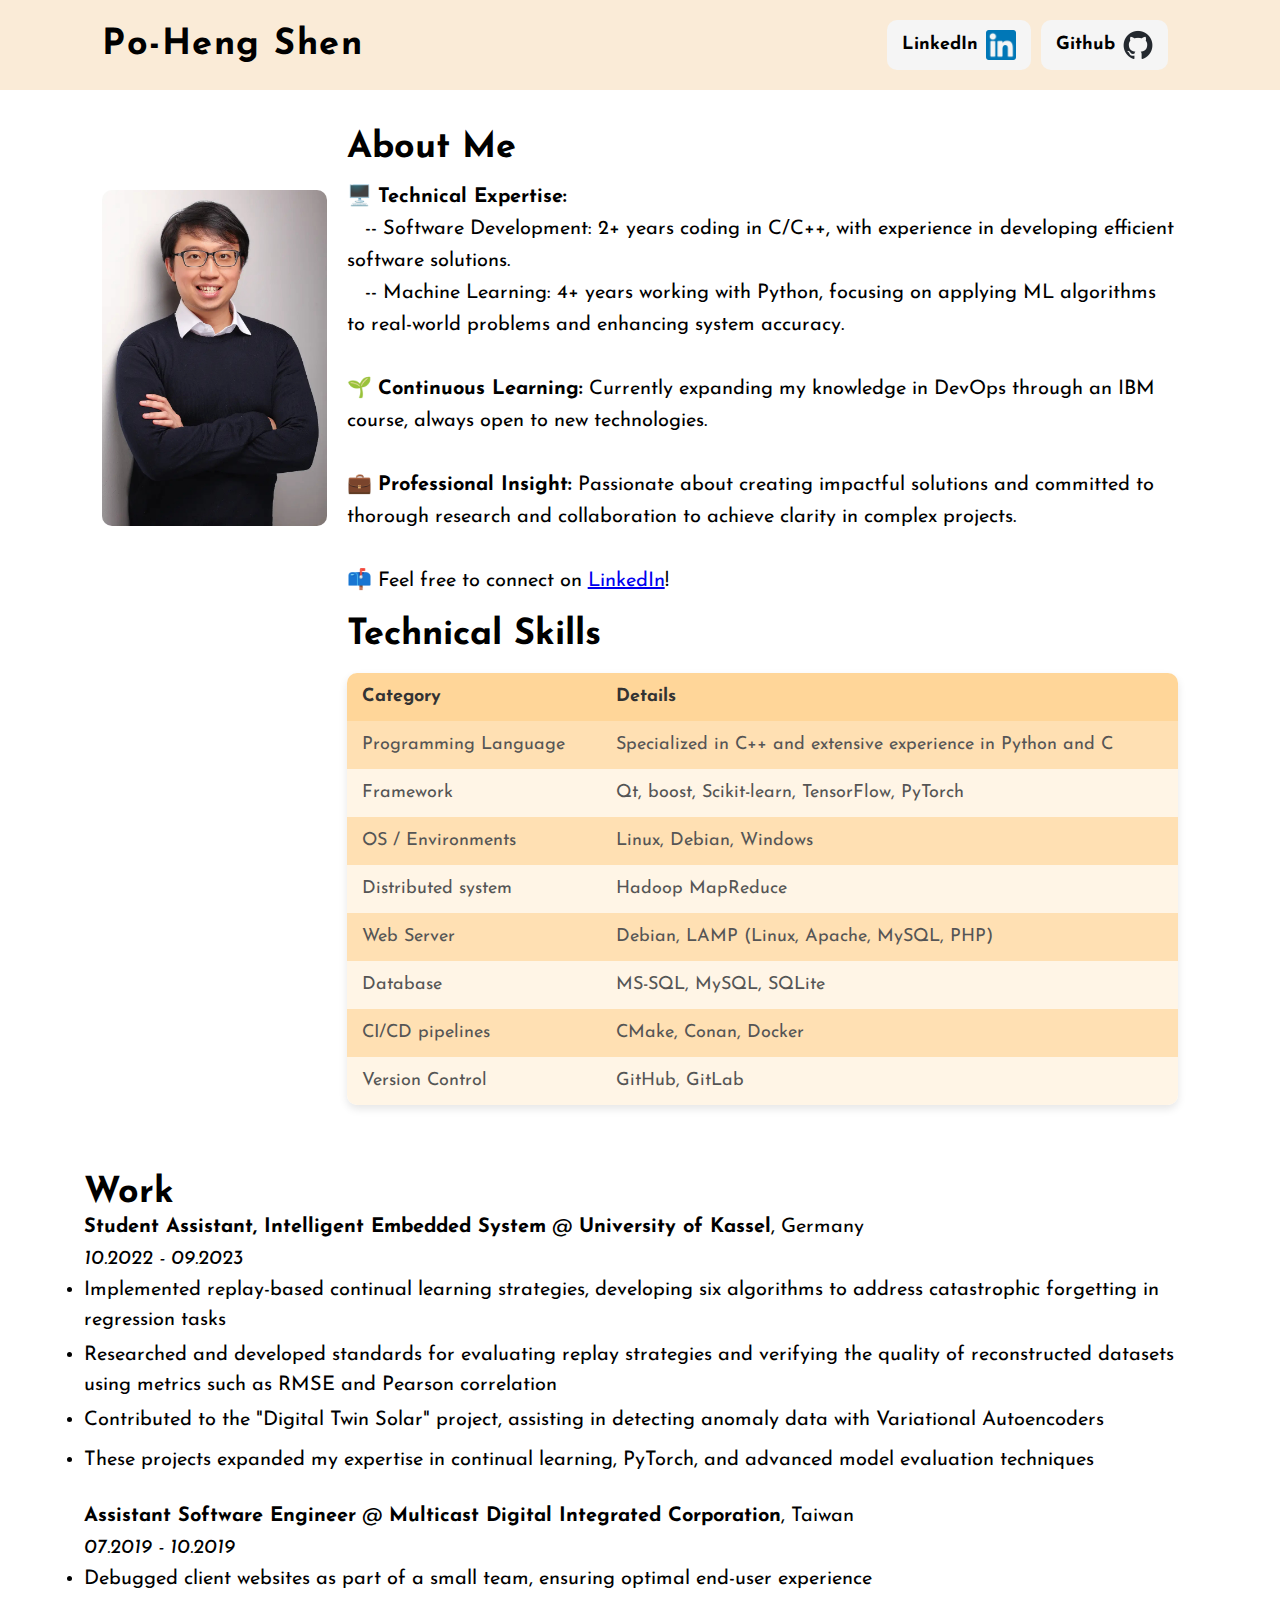
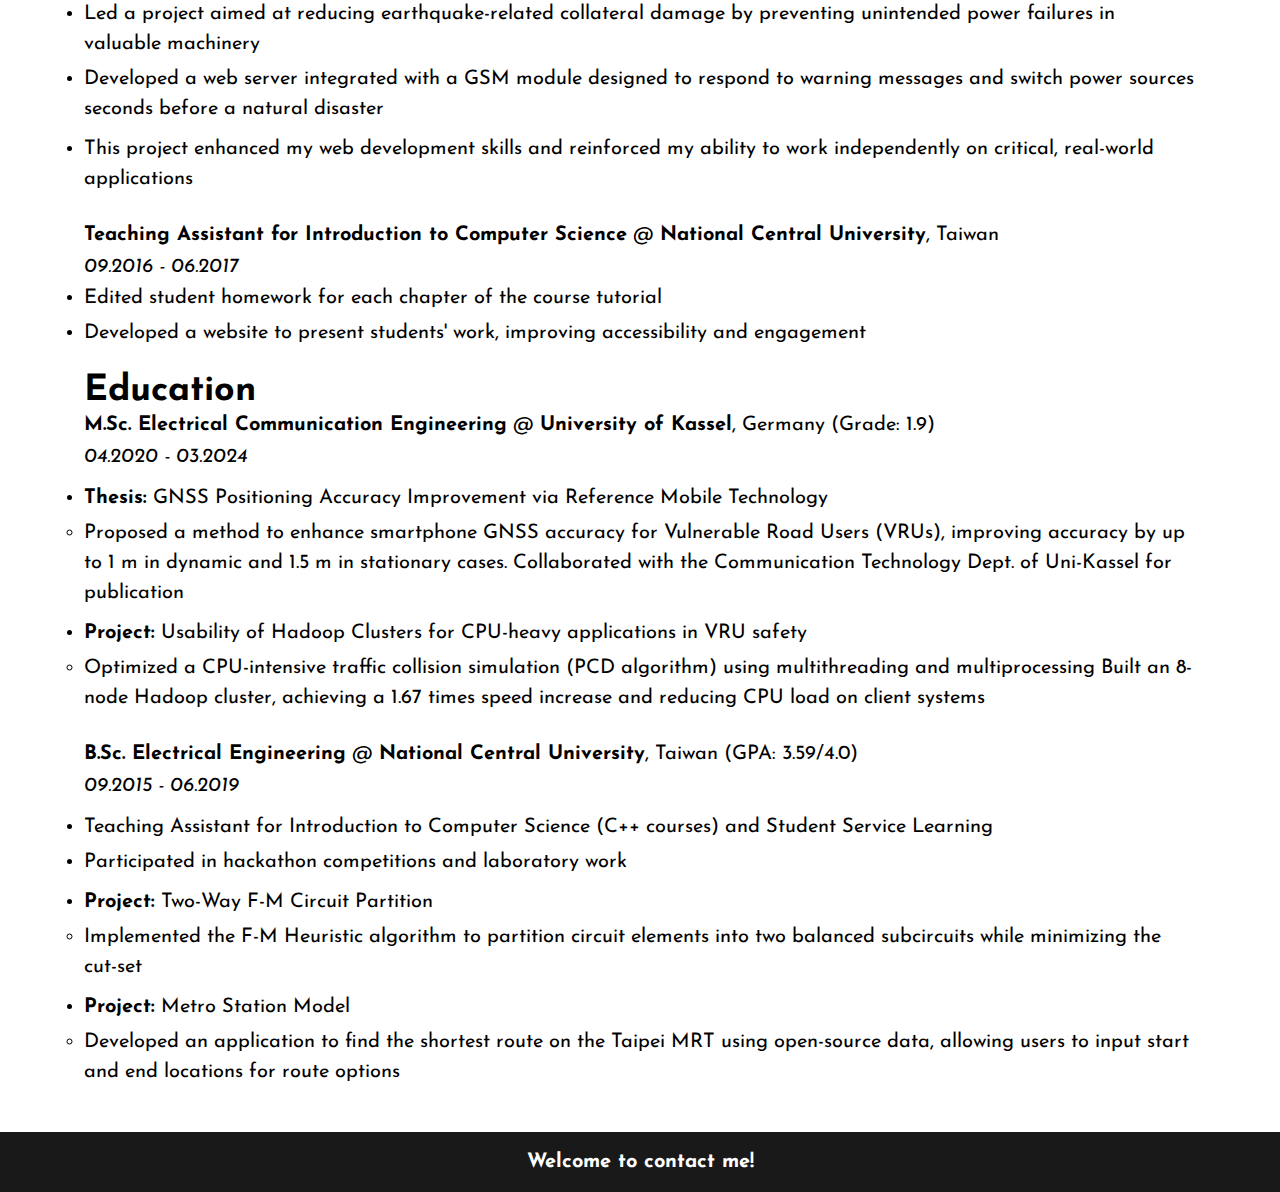
==== commit e72b7ab2: "Update About Me to make it clear" ====
--- a/index.html
+++ b/index.html
@@ -35,13 +35,17 @@
                 <div class="about-text">
                     <h2>About Me</h2>
                     <p>
-                        🖥️ I've been coding in C/C++ for 2+ years and python primarily for 4+ years<br>
-                        👀 I’m interested in software developments<br>
-                        👨🏻‍🎓 I'm a bit pissed off about too official writing, but I like to research until the truth becomes clear<br>
-                        🌱 I’m currently taking course about DevOp of IBM, and learning flutter and node.js for personal interest to build an App<br>
-                        💞️ I’m a loyal person, but I am kind of jerk to date multiple programming languages at the same time according to jobs.<br>
-                        📫 You can reach me from my mail address or linkedIn<br>
+                        🖥️ <strong>Technical Expertise:</strong><br>
+                          &nbsp;&nbsp;&nbsp;-- Software Development: 2+ years coding in C/C++, with experience in developing efficient software solutions.<br>
+                          &nbsp;&nbsp;&nbsp;-- Machine Learning: 4+ years working with Python, focusing on applying ML algorithms to real-world problems and enhancing system accuracy.<br><br>
+                          
+                        🌱 <strong>Continuous Learning:</strong> Currently expanding my knowledge in DevOps through an IBM course, always open to new technologies.<br><br>
+                        
+                        💼 <strong>Professional Insight:</strong> Passionate about creating impactful solutions and committed to thorough research and collaboration to achieve clarity in complex projects.<br><br>
+                        
+                        📫 Feel free to connect on <a href="https://www.linkedin.com/in/pohengshen/">LinkedIn</a>!
                     </p>
+                    
                     <h2>Technical Skills</h2>
                         <table>
                             <tr>
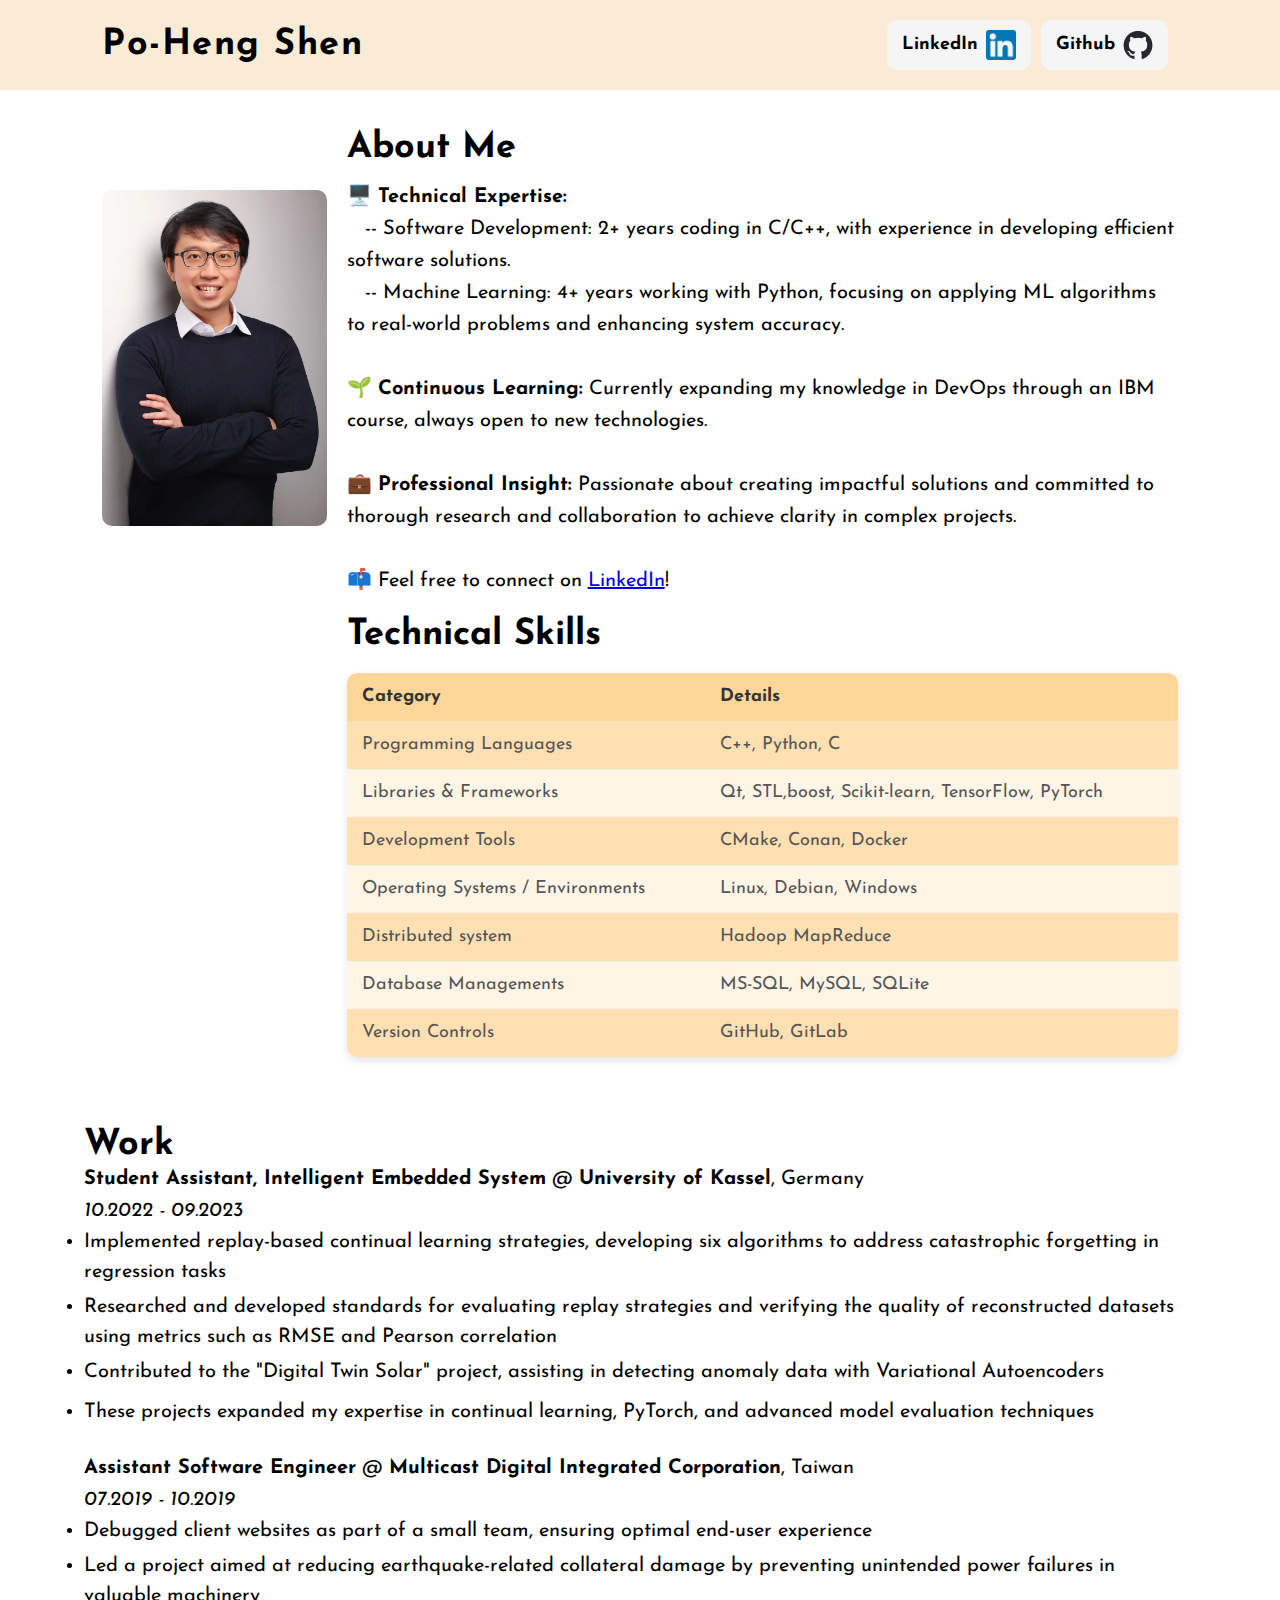
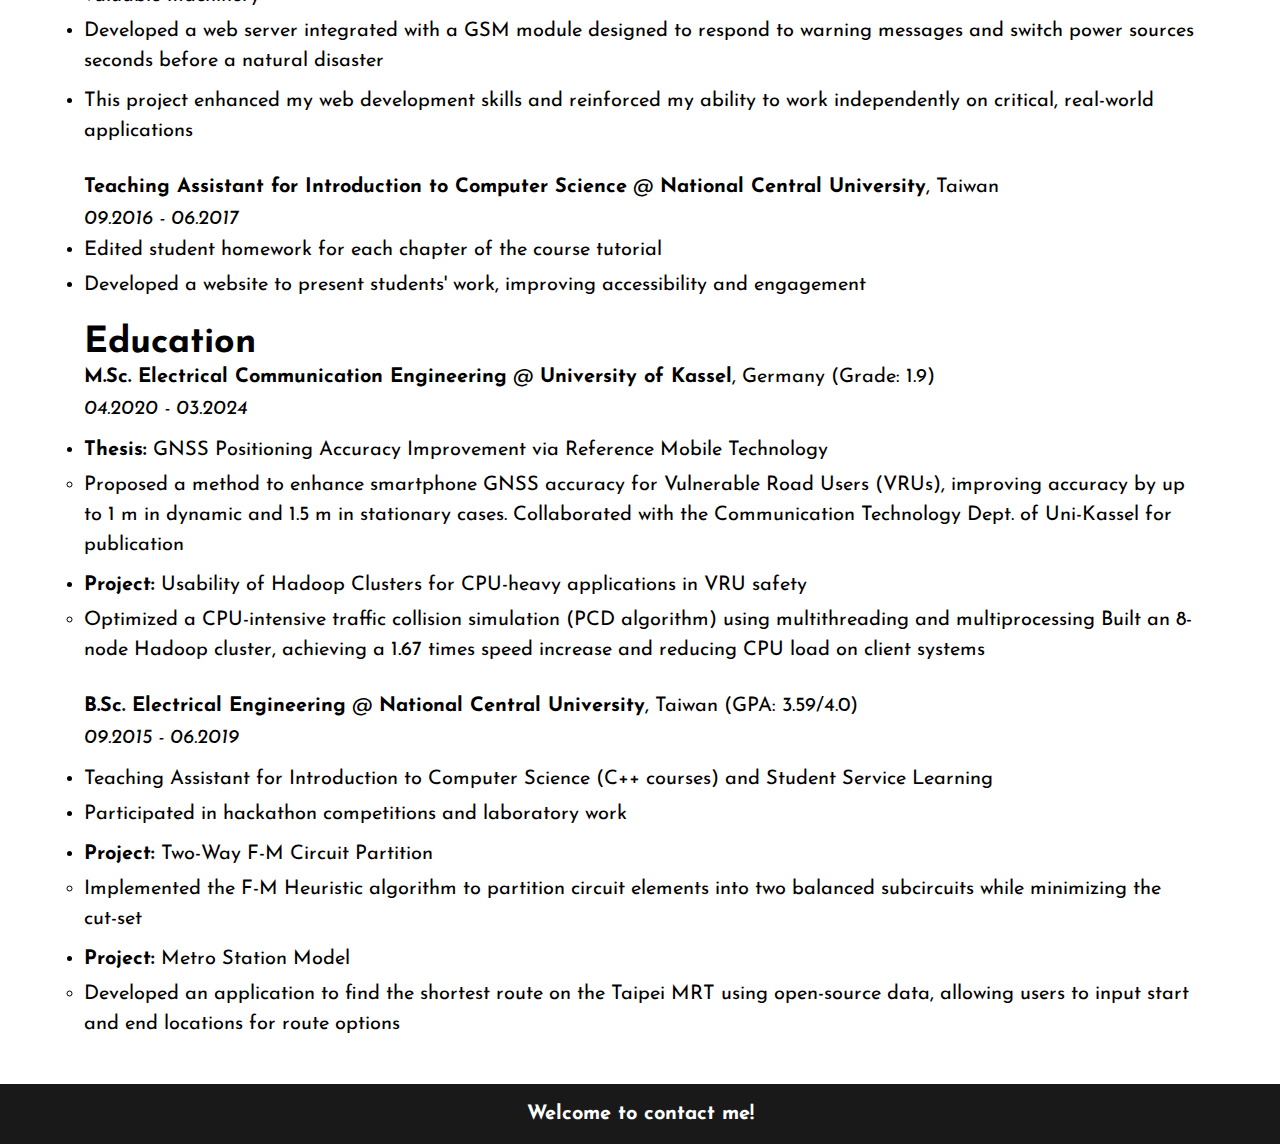
==== commit c29cd962: "Update skill part - to make it clear" ====
--- a/index.html
+++ b/index.html
@@ -53,15 +53,19 @@
                                 <th>Details</th>
                             </tr>
                             <tr>
-                                <td>Programming Language</td>
-                                <td>Specialized in C++ and extensive experience in Python and C</td>
+                                <td>Programming Languages</td>
+                                <td>C++, Python, C</td>
                             </tr>
                             <tr>
-                                <td>Framework</td>
-                                <td>Qt, boost, Scikit-learn, TensorFlow, PyTorch</td>
+                                <td>Libraries & Frameworks</td>
+                                <td>Qt, STL,boost, Scikit-learn, TensorFlow, PyTorch</td>
                             </tr>
                             <tr>
-                                <td>OS / Environments</td>
+                                <td>Development Tools</td>
+                                <td>CMake, Conan, Docker</td>
+                            </tr>
+                            <tr>
+                                <td>Operating Systems / Environments</td>
                                 <td>Linux, Debian, Windows</td>
                             </tr>
                             <tr>
@@ -69,19 +73,11 @@
                                 <td>Hadoop MapReduce</td>
                             </tr>
                             <tr>
-                                <td>Web Server</td>
-                                <td>Debian, LAMP (Linux, Apache, MySQL, PHP)</td>
-                            </tr>
-                            <tr>
-                                <td>Database</td>
+                                <td>Database Managements</td>
                                 <td>MS-SQL, MySQL, SQLite</td>
                             </tr>
                             <tr>
-                                <td>CI/CD pipelines</td>
-                                <td>CMake, Conan, Docker</td>
-                            </tr>
-                            <tr>
-                                <td>Version Control</td>
+                                <td>Version Controls</td>
                                 <td>GitHub, GitLab</td>
                             </tr>
                         </table>
